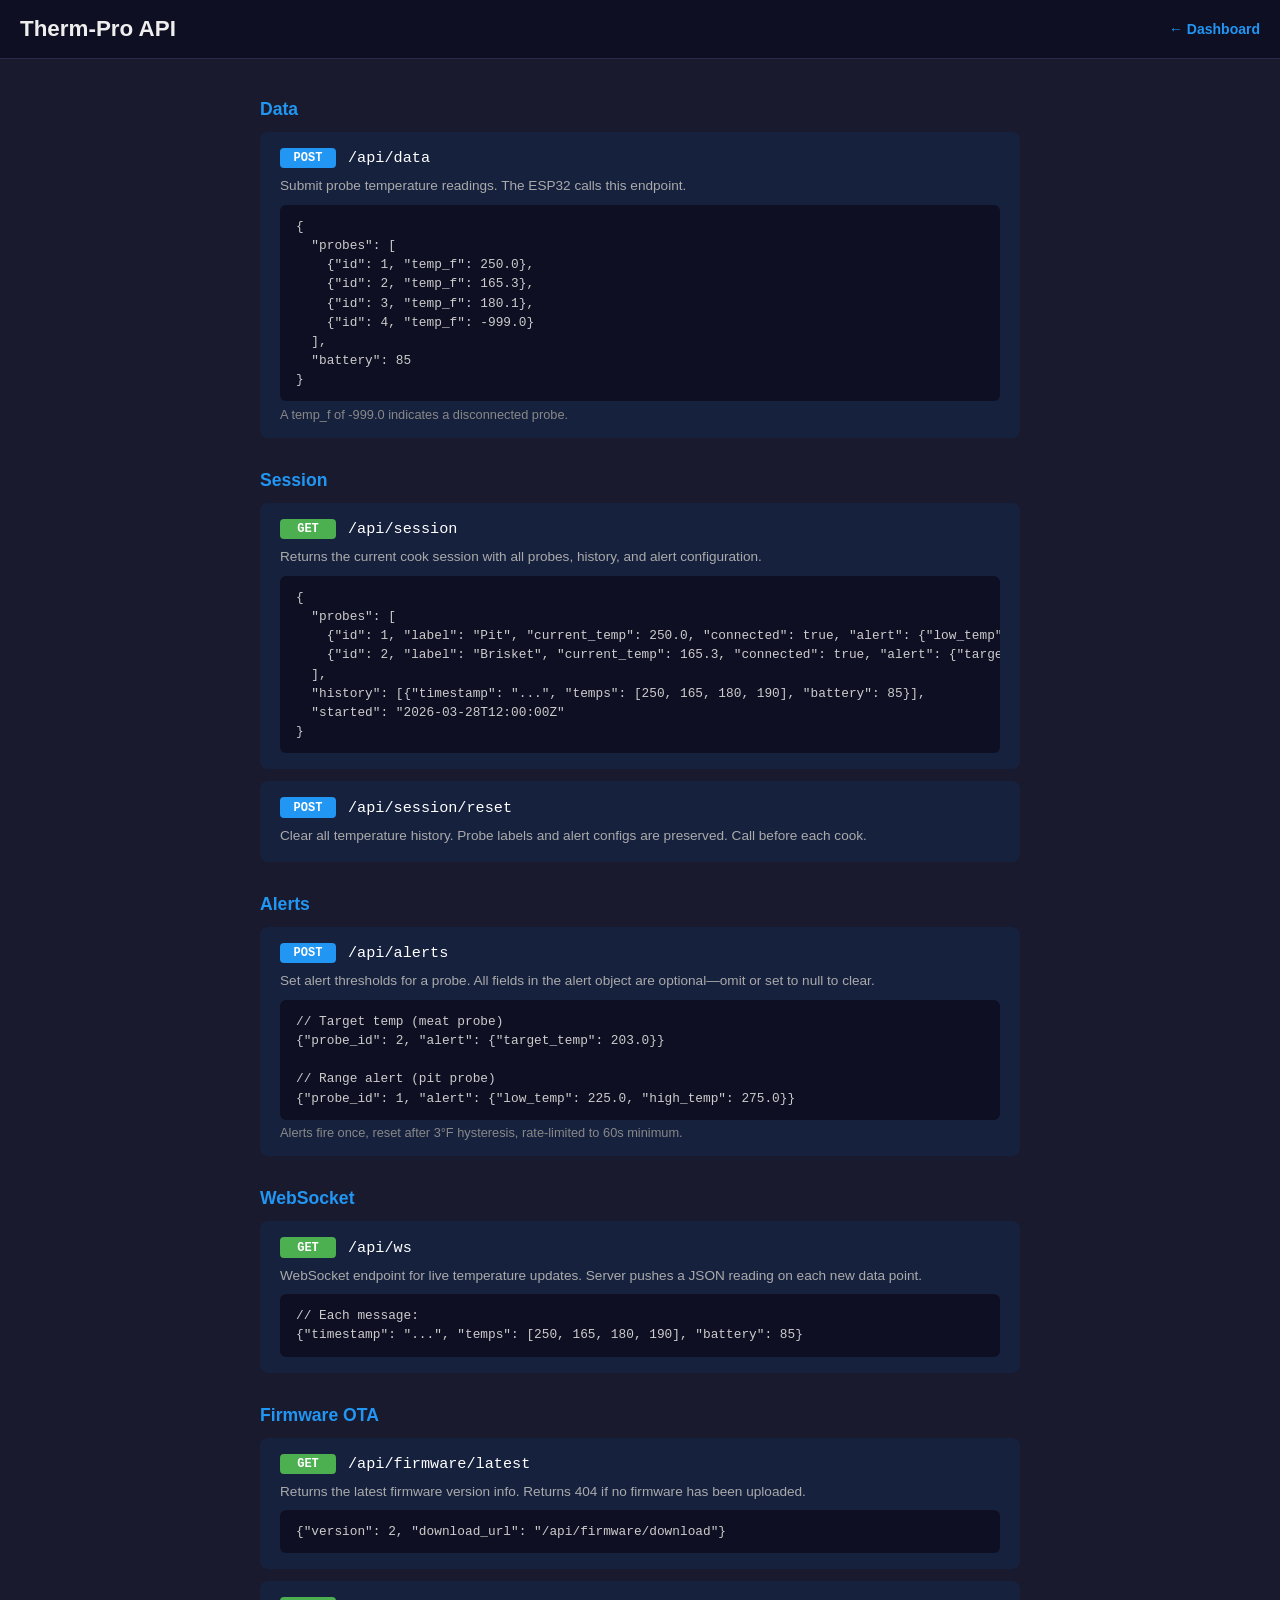
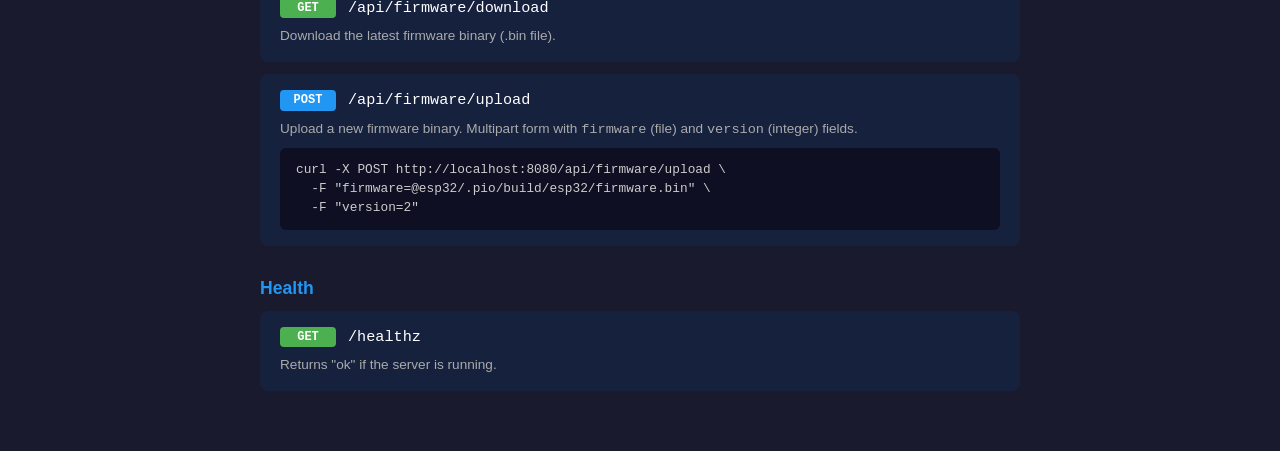
==== internal/web/static/docs.html @ bd5b3b18 "feat: add API documentation page at /api/docs" ====
<!DOCTYPE html>
<html lang="en">
<head>
  <meta charset="UTF-8">
  <meta name="viewport" content="width=device-width, initial-scale=1.0">
  <title>Therm-Pro API</title>
  <style>
    *, *::before, *::after { box-sizing: border-box; margin: 0; padding: 0; }
    body {
      font-family: -apple-system, BlinkMacSystemFont, "Segoe UI", Roboto, Helvetica, Arial, sans-serif;
      background: #1a1a2e;
      color: #eee;
      min-height: 100vh;
      -webkit-font-smoothing: antialiased;
    }
    header {
      display: flex;
      align-items: center;
      justify-content: space-between;
      padding: 1rem 1.25rem;
      background: #0f0f23;
      border-bottom: 1px solid #2a2a4a;
    }
    header h1 { font-size: 1.4rem; font-weight: 700; }
    header a { color: #2196f3; text-decoration: none; font-weight: 600; font-size: 0.875rem; }
    header a:hover { text-decoration: underline; }
    main { max-width: 800px; margin: 0 auto; padding: 1.5rem 1.25rem 3rem; }
    h2 { font-size: 1.1rem; margin-top: 2rem; margin-bottom: 0.75rem; color: #2196f3; }
    h2:first-of-type { margin-top: 1rem; }
    .endpoint {
      background: #16213e;
      border-radius: 8px;
      padding: 1rem 1.25rem;
      margin-bottom: 0.75rem;
    }
    .endpoint-header {
      display: flex;
      align-items: center;
      gap: 0.75rem;
      margin-bottom: 0.5rem;
    }
    .method {
      font-size: 0.75rem;
      font-weight: 700;
      padding: 0.2rem 0.5rem;
      border-radius: 4px;
      font-family: monospace;
      min-width: 3.5rem;
      text-align: center;
    }
    .method-get { background: #4caf50; color: #fff; }
    .method-post { background: #2196f3; color: #fff; }
    .path { font-family: monospace; font-size: 0.95rem; color: #fff; }
    .desc { font-size: 0.85rem; color: #aaa; line-height: 1.5; }
    pre {
      background: #0f0f23;
      border-radius: 6px;
      padding: 0.75rem 1rem;
      margin-top: 0.5rem;
      font-size: 0.8rem;
      color: #ccc;
      overflow-x: auto;
      line-height: 1.5;
    }
    code { font-family: "SF Mono", "Fira Code", monospace; }
    .note {
      font-size: 0.8rem;
      color: #888;
      margin-top: 0.35rem;
    }
  </style>
</head>
<body>
  <header>
    <h1>Therm-Pro API</h1>
    <a href="/">&larr; Dashboard</a>
  </header>

  <main>
    <h2>Data</h2>

    <div class="endpoint">
      <div class="endpoint-header">
        <span class="method method-post">POST</span>
        <span class="path">/api/data</span>
      </div>
      <div class="desc">Submit probe temperature readings. The ESP32 calls this endpoint.</div>
      <pre><code>{
  "probes": [
    {"id": 1, "temp_f": 250.0},
    {"id": 2, "temp_f": 165.3},
    {"id": 3, "temp_f": 180.1},
    {"id": 4, "temp_f": -999.0}
  ],
  "battery": 85
}</code></pre>
      <div class="note">A temp_f of -999.0 indicates a disconnected probe.</div>
    </div>

    <h2>Session</h2>

    <div class="endpoint">
      <div class="endpoint-header">
        <span class="method method-get">GET</span>
        <span class="path">/api/session</span>
      </div>
      <div class="desc">Returns the current cook session with all probes, history, and alert configuration.</div>
      <pre><code>{
  "probes": [
    {"id": 1, "label": "Pit", "current_temp": 250.0, "connected": true, "alert": {"low_temp": 225, "high_temp": 275}},
    {"id": 2, "label": "Brisket", "current_temp": 165.3, "connected": true, "alert": {"target_temp": 203}}
  ],
  "history": [{"timestamp": "...", "temps": [250, 165, 180, 190], "battery": 85}],
  "started": "2026-03-28T12:00:00Z"
}</code></pre>
    </div>

    <div class="endpoint">
      <div class="endpoint-header">
        <span class="method method-post">POST</span>
        <span class="path">/api/session/reset</span>
      </div>
      <div class="desc">Clear all temperature history. Probe labels and alert configs are preserved. Call before each cook.</div>
    </div>

    <h2>Alerts</h2>

    <div class="endpoint">
      <div class="endpoint-header">
        <span class="method method-post">POST</span>
        <span class="path">/api/alerts</span>
      </div>
      <div class="desc">Set alert thresholds for a probe. All fields in the alert object are optional&mdash;omit or set to null to clear.</div>
      <pre><code>// Target temp (meat probe)
{"probe_id": 2, "alert": {"target_temp": 203.0}}

// Range alert (pit probe)
{"probe_id": 1, "alert": {"low_temp": 225.0, "high_temp": 275.0}}</code></pre>
      <div class="note">Alerts fire once, reset after 3&deg;F hysteresis, rate-limited to 60s minimum.</div>
    </div>

    <h2>WebSocket</h2>

    <div class="endpoint">
      <div class="endpoint-header">
        <span class="method method-get">GET</span>
        <span class="path">/api/ws</span>
      </div>
      <div class="desc">WebSocket endpoint for live temperature updates. Server pushes a JSON reading on each new data point.</div>
      <pre><code>// Each message:
{"timestamp": "...", "temps": [250, 165, 180, 190], "battery": 85}</code></pre>
    </div>

    <h2>Firmware OTA</h2>

    <div class="endpoint">
      <div class="endpoint-header">
        <span class="method method-get">GET</span>
        <span class="path">/api/firmware/latest</span>
      </div>
      <div class="desc">Returns the latest firmware version info. Returns 404 if no firmware has been uploaded.</div>
      <pre><code>{"version": 2, "download_url": "/api/firmware/download"}</code></pre>
    </div>

    <div class="endpoint">
      <div class="endpoint-header">
        <span class="method method-get">GET</span>
        <span class="path">/api/firmware/download</span>
      </div>
      <div class="desc">Download the latest firmware binary (.bin file).</div>
    </div>

    <div class="endpoint">
      <div class="endpoint-header">
        <span class="method method-post">POST</span>
        <span class="path">/api/firmware/upload</span>
      </div>
      <div class="desc">Upload a new firmware binary. Multipart form with <code>firmware</code> (file) and <code>version</code> (integer) fields.</div>
      <pre><code>curl -X POST http://localhost:8080/api/firmware/upload \
  -F "firmware=@esp32/.pio/build/esp32/firmware.bin" \
  -F "version=2"</code></pre>
    </div>

    <h2>Health</h2>

    <div class="endpoint">
      <div class="endpoint-header">
        <span class="method method-get">GET</span>
        <span class="path">/healthz</span>
      </div>
      <div class="desc">Returns "ok" if the server is running.</div>
    </div>
  </main>
</body>
</html>
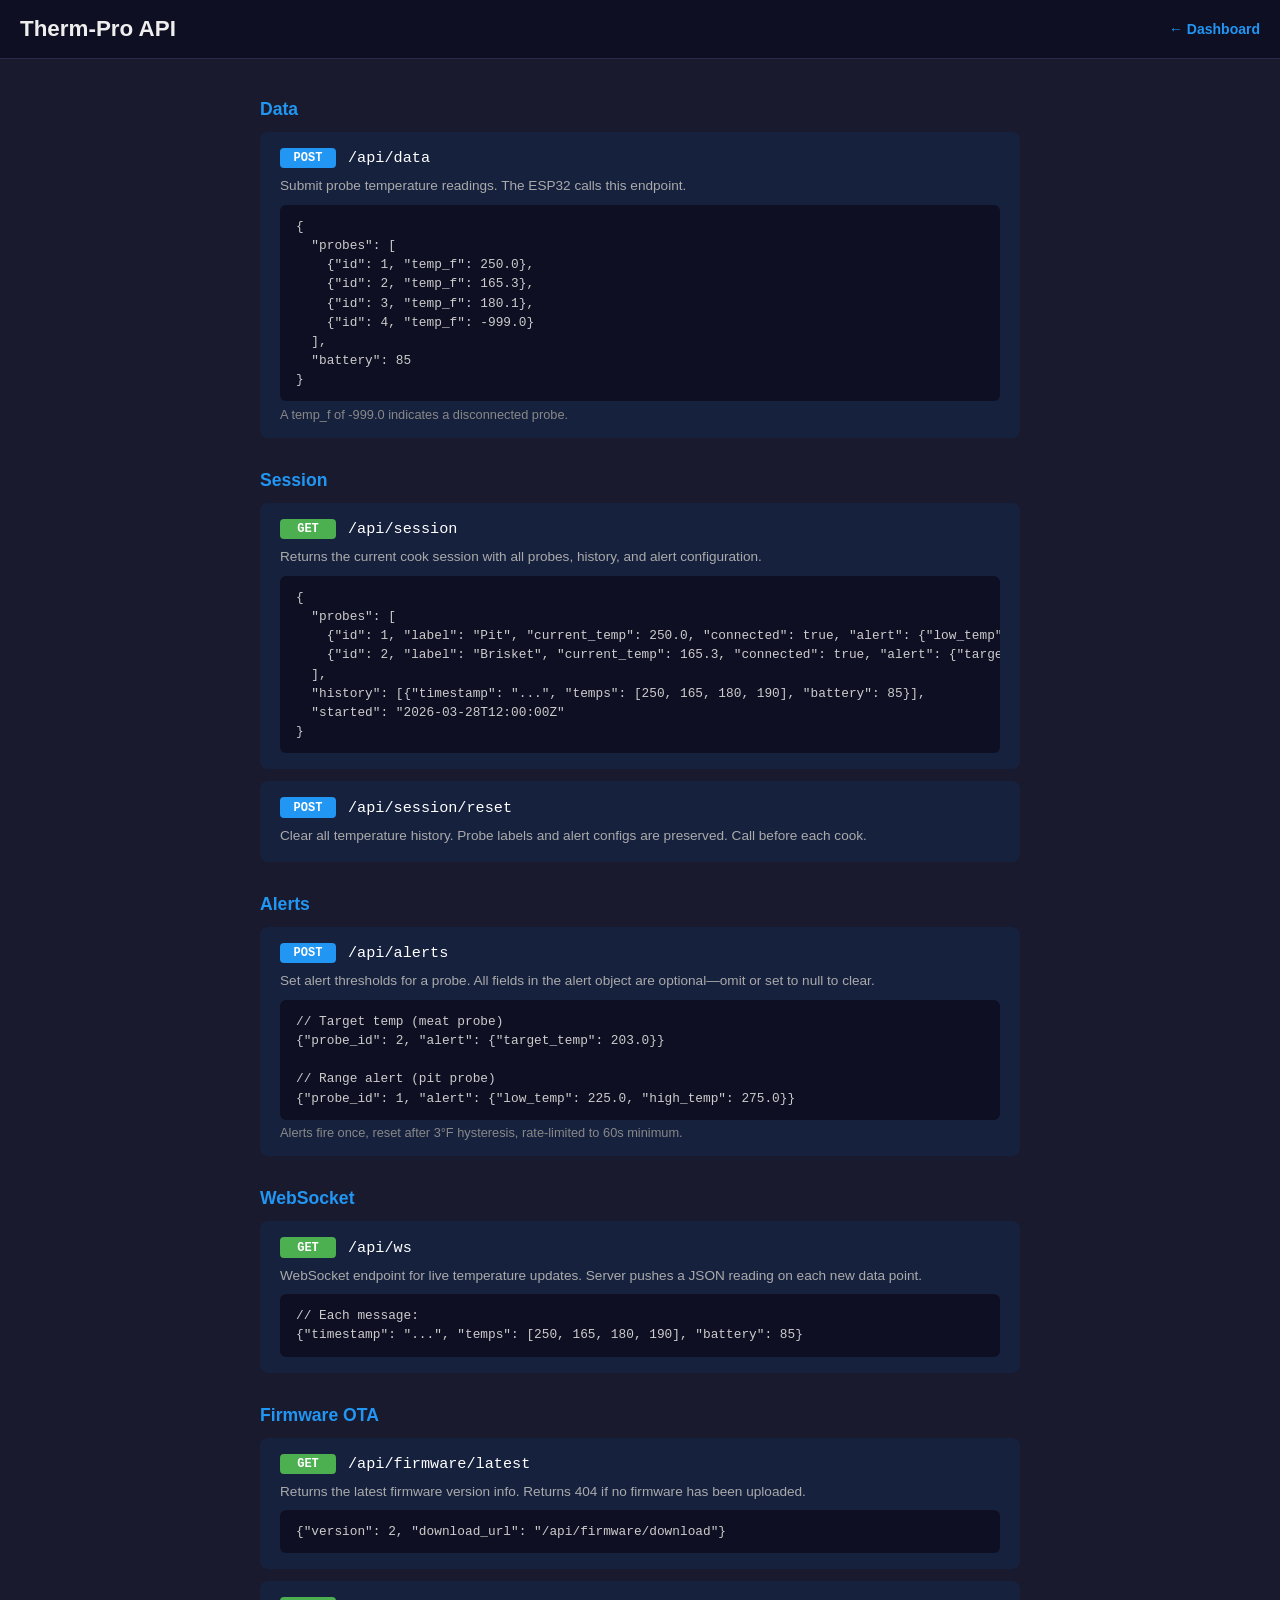
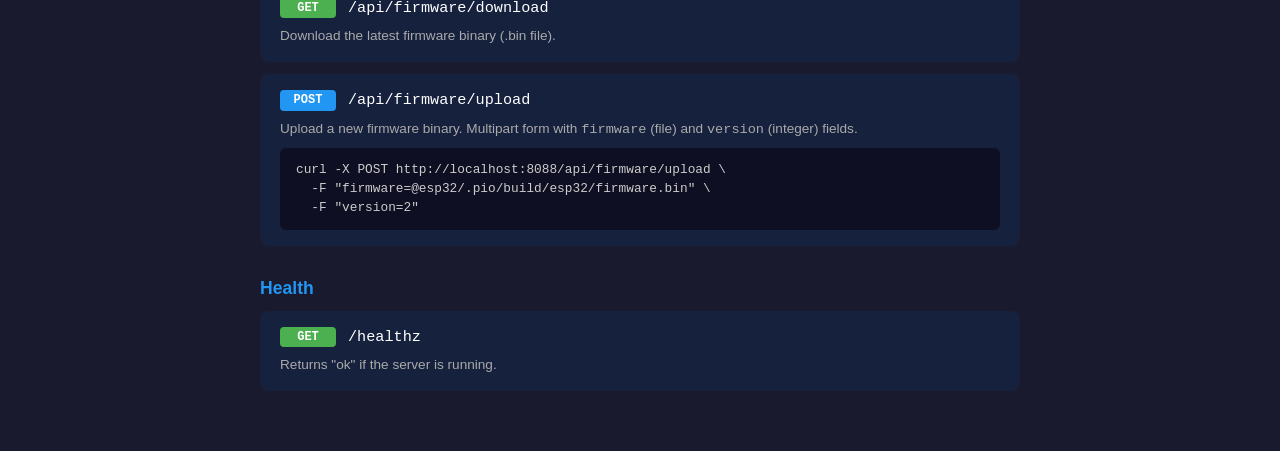
==== commit 0254ce36: "feat: change default server port from 8080 to 8088" ====
--- a/internal/web/static/docs.html
+++ b/internal/web/static/docs.html
@@ -176,7 +176,7 @@
         <span class="path">/api/firmware/upload</span>
       </div>
       <div class="desc">Upload a new firmware binary. Multipart form with <code>firmware</code> (file) and <code>version</code> (integer) fields.</div>
-      <pre><code>curl -X POST http://localhost:8080/api/firmware/upload \
+      <pre><code>curl -X POST http://localhost:8088/api/firmware/upload \
   -F "firmware=@esp32/.pio/build/esp32/firmware.bin" \
   -F "version=2"</code></pre>
     </div>
